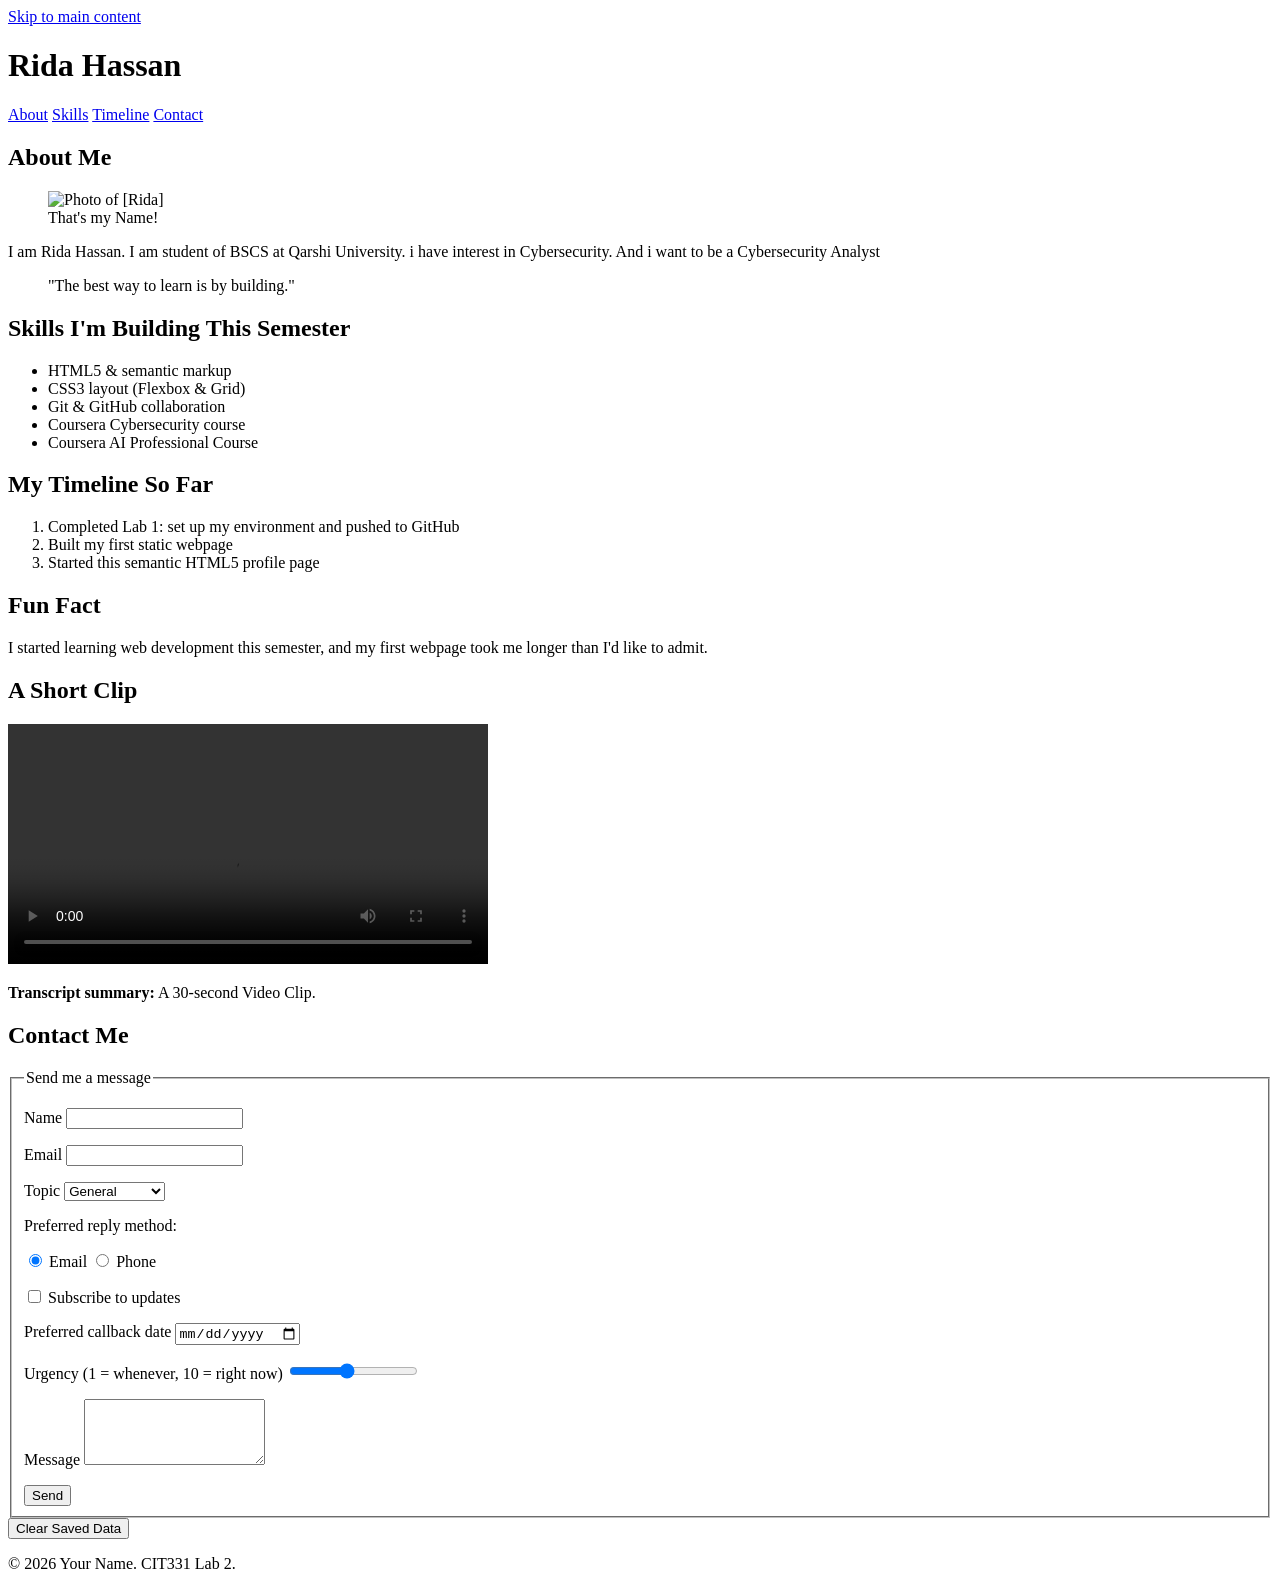
==== index.html @ 861eabfa "Add files via upload" ====
<!DOCTYPE html>
<html lang="en">
<head>
  <meta charset="UTF-8">
  <meta name="viewport" content="width=device-width, initial-scale=1.0">
  <title>Rida Hassan</title>
  <link rel="stylesheet" href="styles.css">
</head>
<body>
  <a href="#main-content" class="skip-link">Skip to main content</a>
  <header>
    <h1>Rida Hassan</h1>
    <nav>
      <a href="#about">About</a>
      <a href="#skills">Skills</a>
      <a href="#timeline">Timeline</a>
      <a href="#contact">Contact</a>
    </nav>
  </header>
  <main id="main-content">
    <article id="about">
      <h2>About Me</h2>
      <figure>
        <img src="images/R.webp" alt="Photo of [Rida]" width="180">
        <figcaption>That's my Name!</figcaption>
      </figure>
        <p>I am Rida Hassan. I am student of BSCS at Qarshi University. i have interest in Cybersecurity. And i want to be a Cybersecurity Analyst </p>
      <blockquote>
        <p>"The best way to learn is by building."</p>
      </blockquote>
    </article>
    <section id="skills">
      <h2>Skills I'm Building This Semester</h2>
      <ul>
        <li>HTML5 &amp; semantic markup</li>
        <li>CSS3 layout (Flexbox &amp; Grid)</li>
        <li>Git &amp; GitHub collaboration</li>
        <li>Coursera Cybersecurity course</li>
        <li>Coursera AI Professional Course</li>
      </ul>
    </section>
    <section id="timeline">
      <h2>My Timeline So Far</h2>
      <ol>
        <li>Completed Lab 1: set up my environment and pushed to GitHub</li>
        <li>Built my first static webpage</li>
        <li>Started this semantic HTML5 profile page</li>
      </ol>
    </section>
    <aside>
      <h2>Fun Fact</h2>
      <p>I started learning web development this semester, and my first webpage took me longer than I'd like to admit.</p>
    </aside>
    <section id="media">
      <h2>A Short Clip</h2>
      <video controls width="480">
  <source src="video/video.webm" type="video/webm">
  <!-- video.mp4 not included: only had a webm recording -->
  Your browser does not support the video tag.
</video>
      <p><strong>Transcript summary:</strong> A 30-second Video Clip.</p>
    </section>
    <section id="contact">
      <h2>Contact Me</h2>
      <form id="contact-form">
        <fieldset>
          <legend>Send me a message</legend>
          <p>
            <label for="name">Name</label>
            <input type="text" id="name" name="name" required>
          </p>
          <p>
            <label for="email">Email</label>
            <input type="email" id="email" name="email" required>
          </p>
          <p>
            <label for="topic">Topic</label>
            <select id="topic" name="topic">
              <option value="general">General</option>
              <option value="feedback">Feedback</option>
              <option value="bug">Report a Bug</option>
            </select>
          </p>

          <!-- 5.4 Radio group -->
          <p>Preferred reply method:</p>
          <p>
            <label><input type="radio" name="reply" value="email" checked> Email</label>
            <label><input type="radio" name="reply" value="phone"> Phone</label>
          </p>

          <!-- 5.5 Checkbox -->
          <p>
            <label><input type="checkbox" id="subscribe" name="subscribe"> Subscribe to updates</label>
          </p>

          <!-- 5.6 Date -->
          <p>
            <label for="callback-date">Preferred callback date</label>
            <input type="date" id="callback-date" name="callback-date">
          </p>

          <!-- 5.7 Range -->
          <p>
            <label for="urgency">Urgency (1 = whenever, 10 = right now)</label>
            <input type="range" id="urgency" name="urgency" min="1" max="10" value="5">
          </p>

          <!-- 5.8 Textarea -->
          <p>
            <label for="message">Message</label>
            <textarea id="message" name="message" rows="4" required minlength="10"></textarea>
          </p>

          <button type="submit">Send</button>
        </fieldset>
      </form>
      <button id="clear-btn" type="button">Clear Saved Data</button>
    </section>
  </main>

  <footer>
    <p>&copy; 2026 Your Name. CIT331 Lab 2.</p>
  </footer>
  <script src="script.js"></script>
</body>
</html>
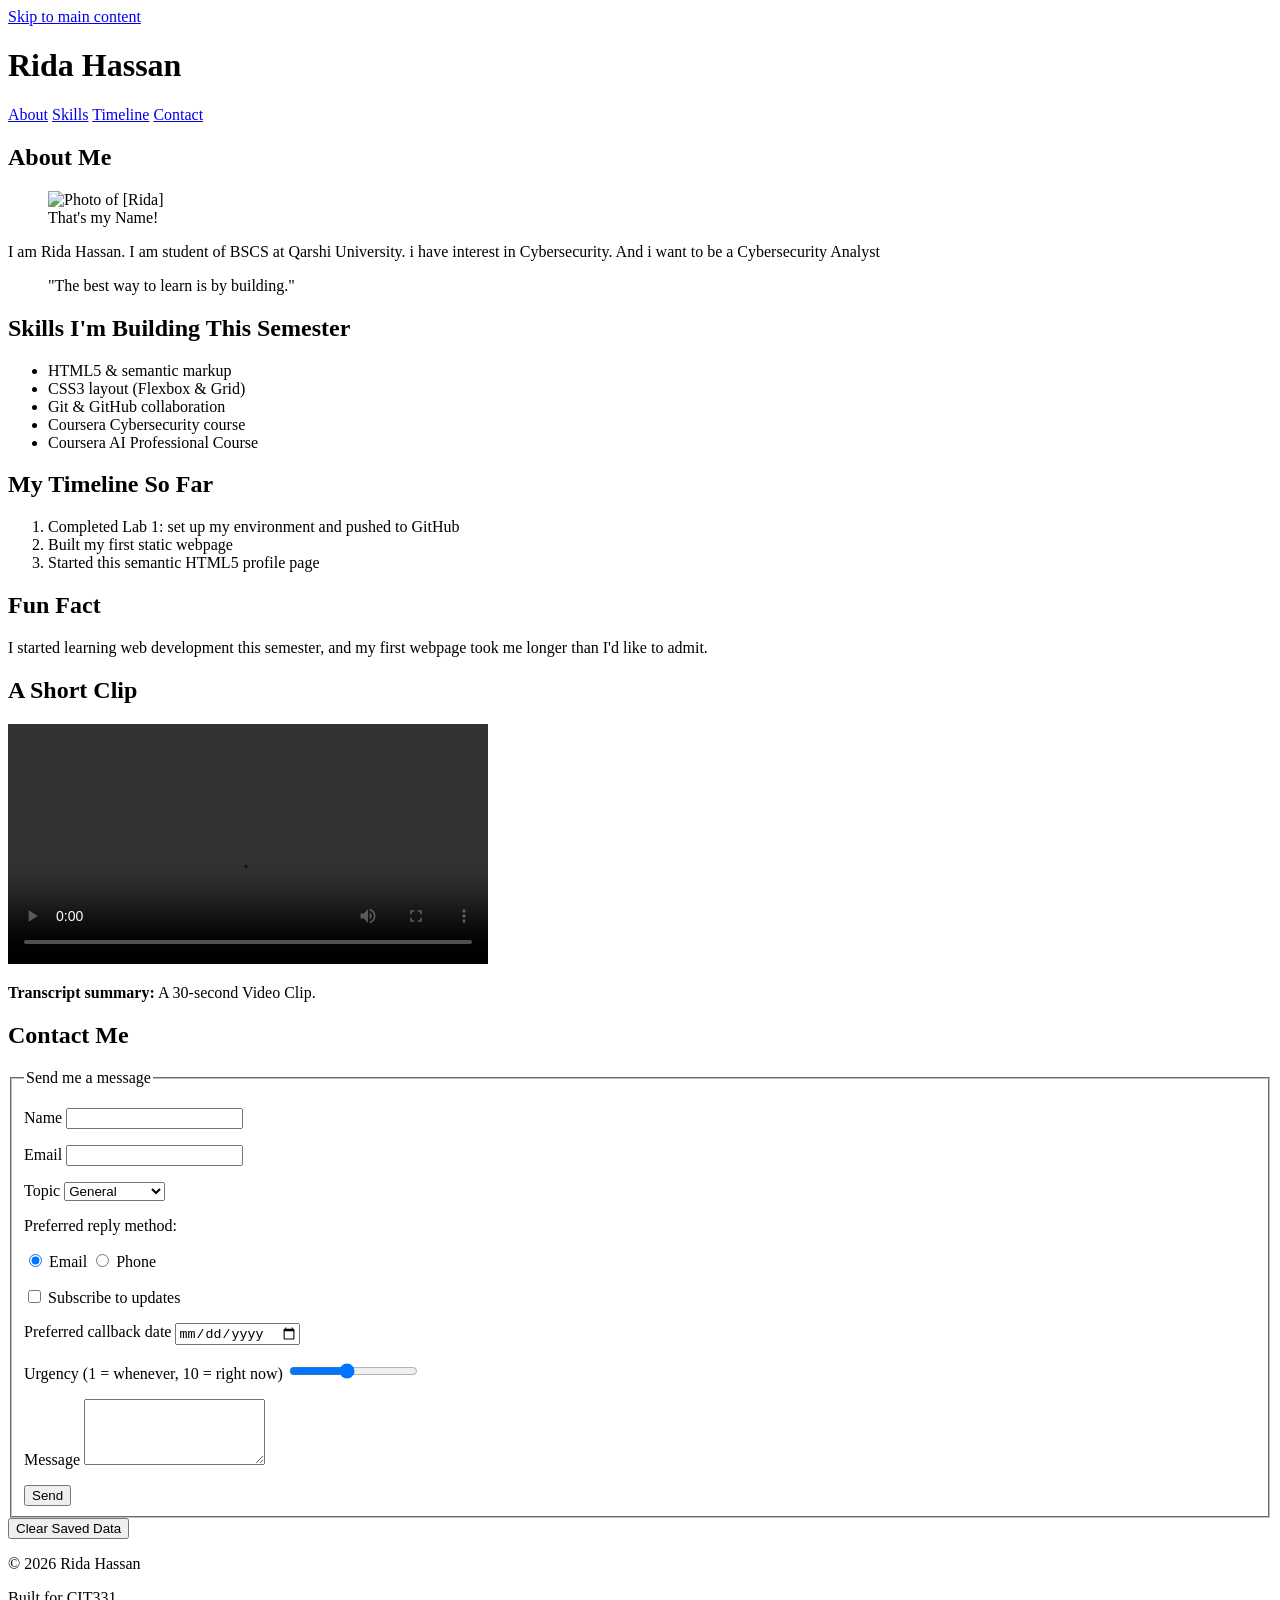
==== commit a0ae33a6: "Add files via upload" ====
--- a/index.html
+++ b/index.html
@@ -1,4 +1,3 @@
-
 <!DOCTYPE html>
 <html lang="en">
 <head>
@@ -7,9 +6,9 @@
   <title>Rida Hassan</title>
   <link rel="stylesheet" href="styles.css">
 </head>
-<body>
+<body id="top">
   <a href="#main-content" class="skip-link">Skip to main content</a>
-  <header>
+  <header class="site-header">
     <h1>Rida Hassan</h1>
     <nav>
       <a href="#about">About</a>
@@ -19,7 +18,7 @@
     </nav>
   </header>
   <main id="main-content">
-    <article id="about">
+    <article id="about" class="card">
       <h2>About Me</h2>
       <figure>
         <img src="images/R.webp" alt="Photo of [Rida]" width="180">
@@ -30,9 +29,9 @@
         <p>"The best way to learn is by building."</p>
       </blockquote>
     </article>
-    <section id="skills">
+    <section id="skills" class="card">
       <h2>Skills I'm Building This Semester</h2>
-      <ul>
+      <ul class="tags">
         <li>HTML5 &amp; semantic markup</li>
         <li>CSS3 layout (Flexbox &amp; Grid)</li>
         <li>Git &amp; GitHub collaboration</li>
@@ -40,7 +39,7 @@
         <li>Coursera AI Professional Course</li>
       </ul>
     </section>
-    <section id="timeline">
+    <section id="timeline" class="card">
       <h2>My Timeline So Far</h2>
       <ol>
         <li>Completed Lab 1: set up my environment and pushed to GitHub</li>
@@ -48,11 +47,11 @@
         <li>Started this semantic HTML5 profile page</li>
       </ol>
     </section>
-    <aside>
+    <aside class="card fun-fact">
       <h2>Fun Fact</h2>
       <p>I started learning web development this semester, and my first webpage took me longer than I'd like to admit.</p>
     </aside>
-    <section id="media">
+    <section id="media" class="card">
       <h2>A Short Clip</h2>
       <video controls width="480">
   <source src="video/video.webm" type="video/webm">
@@ -61,7 +60,7 @@
 </video>
       <p><strong>Transcript summary:</strong> A 30-second Video Clip.</p>
     </section>
-    <section id="contact">
+    <section id="contact" class="card">
       <h2>Contact Me</h2>
       <form id="contact-form">
         <fieldset>
@@ -121,7 +120,8 @@
   </main>
 
   <footer>
-    <p>&copy; 2026 Your Name. CIT331 Lab 2.</p>
+    <p>&copy; 2026 Rida Hassan</p>
+    <p>Built for CIT331</p>
   </footer>
   <script src="script.js"></script>
 </body>
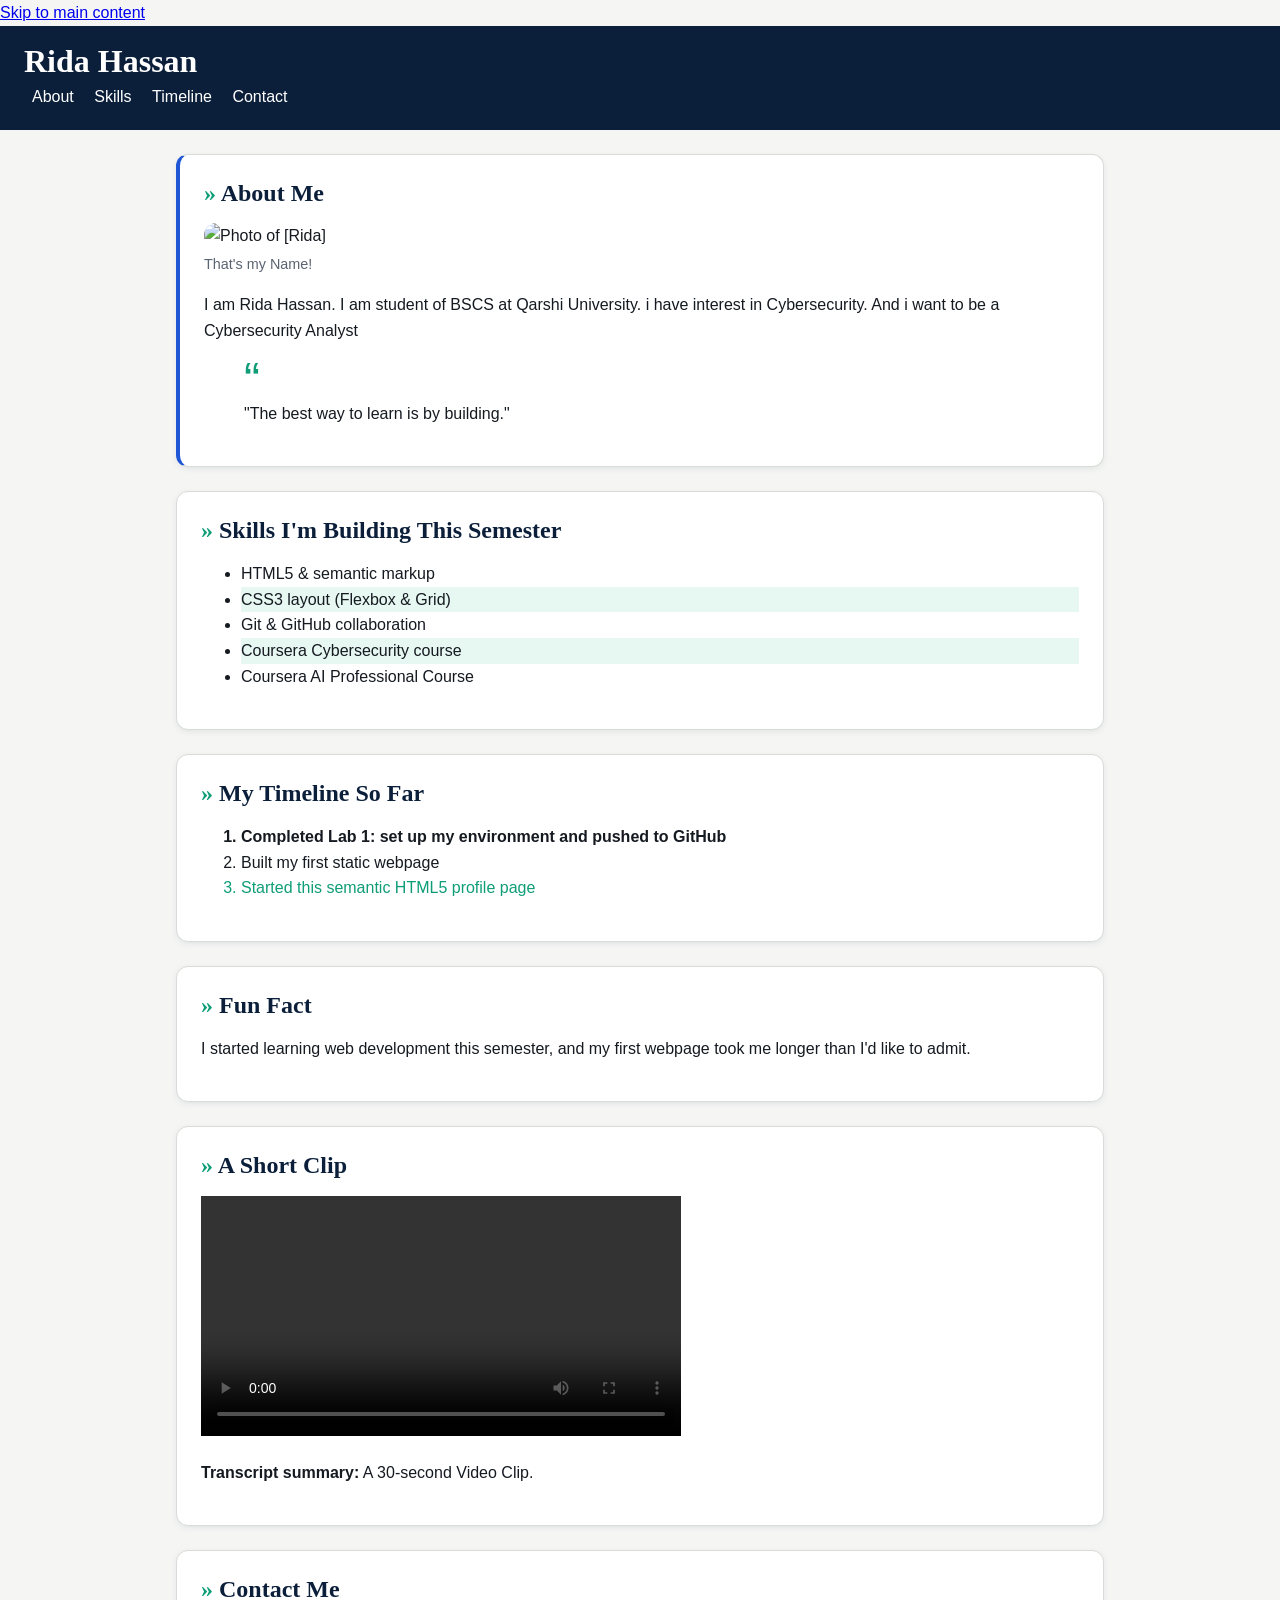
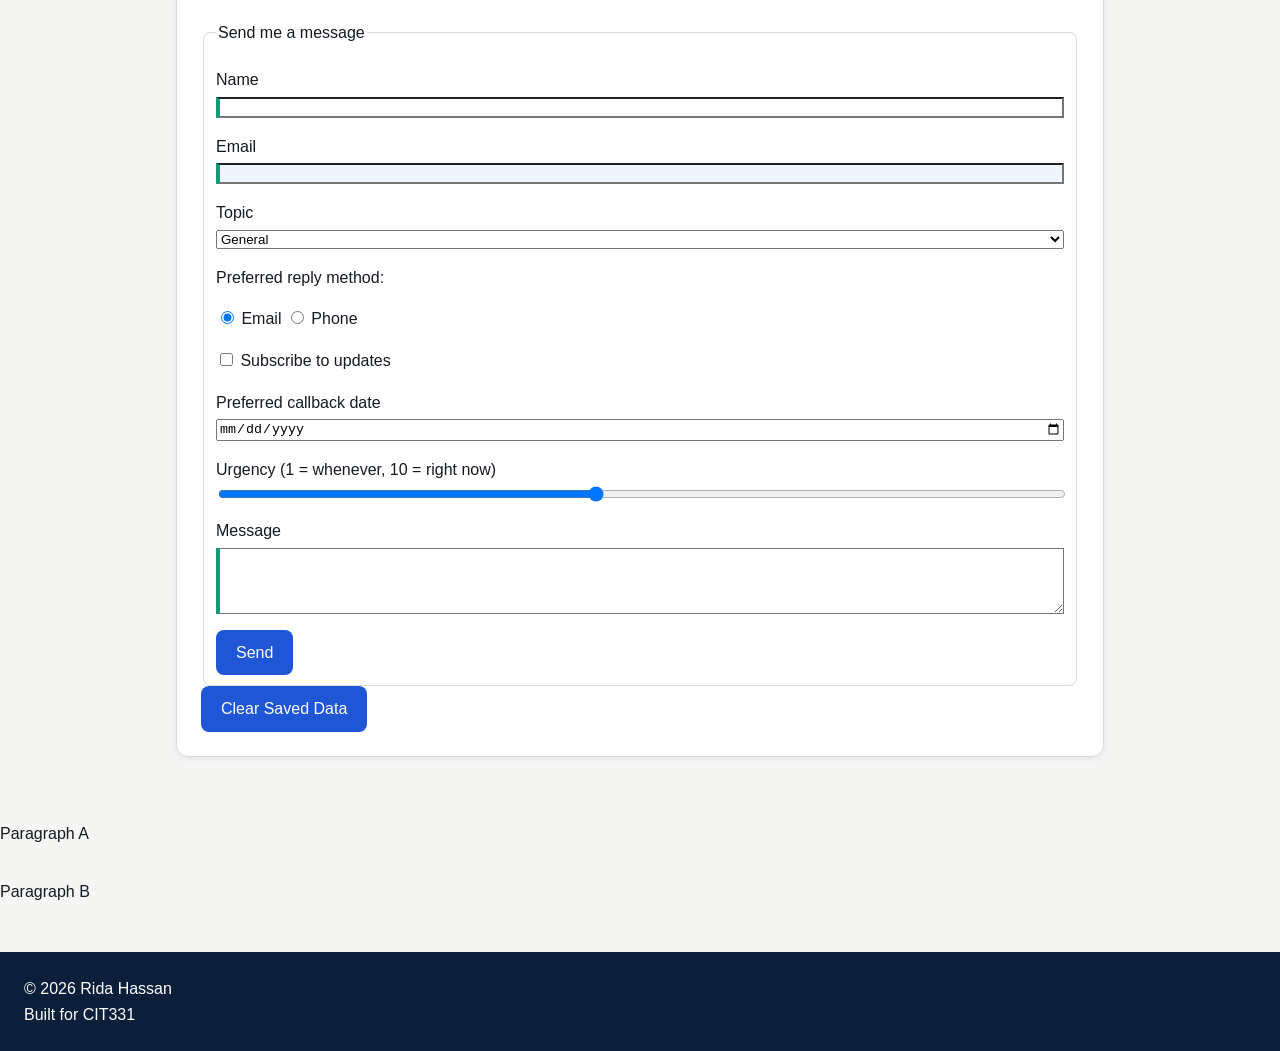
==== commit 91249dcc: "Add files via upload" ====
--- a/index.html
+++ b/index.html
@@ -17,6 +17,7 @@
       <a href="#contact">Contact</a>
     </nav>
   </header>
+  
   <main id="main-content">
     <article id="about" class="card">
       <h2>About Me</h2>
@@ -118,7 +119,10 @@
       <button id="clear-btn" type="button">Clear Saved Data</button>
     </section>
   </main>
-
+<div class="demo-wrap">
+  <p class="demo-a">Paragraph A</p>
+  <p class="demo-b">Paragraph B</p>
+</div>
   <footer>
     <p>&copy; 2026 Rida Hassan</p>
     <p>Built for CIT331</p>
--- a/styles.css
+++ b/styles.css
@@ -0,0 +1,202 @@
+/* ---------- 1. Reset ---------- */
+*, *::before, *::after {
+  box-sizing: border-box;
+}
+body {
+  margin: 0;
+}
+
+/* ---------- 2. Design tokens (CSS variables) ---------- */
+:root {
+  --brand: #1e56d6;
+  --brand-dark: #0b1f3a;
+  --accent: #0f9d78;
+  --bg: #f5f6f4;
+  --surface: #ffffff;
+  --text: #151a21;
+  --muted: #5b6472;
+  --border: #d8dcd6;
+  --space: 16px;
+  --radius: 12px;
+}
+
+/* ---------- 3. Base typography ---------- */
+body {
+  font-family: "Segoe UI", Arial, sans-serif;
+  font-size: 1rem;
+  line-height: 1.6;
+  color: var(--text);
+  background: var(--bg);
+}
+
+/* ================= TASK 2 ================= */
+
+/* ---------- Step 2.1 Headings ---------- */
+h1, h2, h3 {
+  font-family: Georgia, "Times New Roman", serif;
+  color: var(--brand-dark);
+  line-height: 1.2;
+}
+h2 {
+  font-size: 1.5rem;
+  margin: 0 0 var(--space);
+}
+
+/* ---------- Step 2.2 Header ---------- */
+.site-header {
+  background: var(--brand-dark);
+  color: #fff;
+  padding: var(--space) 24px;
+}
+.site-header h1 {
+  color: #fff;
+  margin: 0;
+}
+nav a {
+  color: #fff;
+  text-decoration: none;
+  padding: 4px 8px;
+  display: inline-block;   /* Step 3.7 */
+  border-radius: 6px;
+}
+
+/* ---------- Step 2.3 Cards ---------- */
+.card {
+  background: var(--surface);
+  border: 1px solid var(--border);
+  border-radius: var(--radius);
+  padding: 24px;
+  margin-bottom: 24px;
+  box-shadow: 0 2px 6px rgba(11, 31, 58, 0.08);
+}
+
+/* ---------- Step 2.4 ID selector ---------- */
+#about {
+  border-left: 4px solid var(--brand);
+}
+
+/* ---------- Step 2.5 Combinators ---------- */
+form > fieldset {
+  border: 1px solid var(--border);
+  border-radius: 8px;
+}
+h2 + p {
+  margin-top: 0;
+}
+label + input,
+label + select,
+label + textarea {
+  display: block;
+  width: 100%;
+  margin-top: 4px;
+}
+
+/* ---------- Step 2.6 Attribute selectors ---------- */
+input[required],
+textarea[required] {
+  border-left: 4px solid var(--accent);
+}
+input[type="email"] {
+  background: #f0f6ff;
+}
+
+/* ---------- Step 2.7 Pseudo-classes ---------- */
+a, button {
+  transition: background 0.2s, color 0.2s;
+}
+a:hover {
+  text-decoration: underline;
+}
+nav a:hover {
+  background: rgba(255, 255, 255, 0.15);
+  border-radius: 6px;
+}
+input:focus,
+select:focus,
+textarea:focus {
+  outline: 3px solid var(--brand);
+  outline-offset: 2px;
+}
+.tags li:nth-child(even) {
+  background: #e7f7f1;
+}
+#timeline li:first-child {
+  font-weight: 700;
+}
+#timeline li:last-child {
+  color: var(--accent);
+}
+
+/* ---------- Step 2.8 Pseudo-elements ---------- */
+h2::before {
+  content: "\00BB\00A0";
+  color: var(--accent);
+}
+blockquote::before {
+  content: "\201C";
+  font-size: 3rem;
+  line-height: 0;
+  vertical-align: -0.4em;
+  margin-right: 4px;
+  color: var(--accent);
+}
+a[href^="http"]::after {
+  content: " (external)";
+  font-size: 0.8em;
+  color: var(--muted);
+}
+::selection {
+  background: var(--brand);
+  color: #fff;
+}
+
+/* ================= TASK 3 ================= */
+
+/* ---------- Step 3.1 Center the page ---------- */
+main {
+  max-width: 960px;
+  margin: 0 auto;
+  padding: 24px var(--space);
+}
+
+/* ---------- Step 3.5 Footer and buttons ---------- */
+footer {
+  background: var(--brand-dark);
+  color: #fff;
+  padding: 24px;
+  margin-top: 32px;
+}
+footer p {
+  margin: 0;
+}
+button {
+  padding: 10px 20px;
+  border: 0;
+  border-radius: 8px;
+  background: var(--brand);
+  color: #fff;
+  font: inherit;
+  cursor: pointer;
+}
+button:hover {
+  filter: brightness(1.15);
+}
+
+/* ---------- Step 3.7 Media and display ---------- */
+img,
+video {
+  max-width: 100%;
+  height: auto;
+}
+figure {
+  margin: 0;
+}
+figcaption {
+  font-size: 0.9rem;
+  color: var(--muted);
+  margin-top: 4px;
+}
+.card img {
+  border-radius: var(--radius);
+}
+.demo-wrap { display: flex; flex-direction: column; }
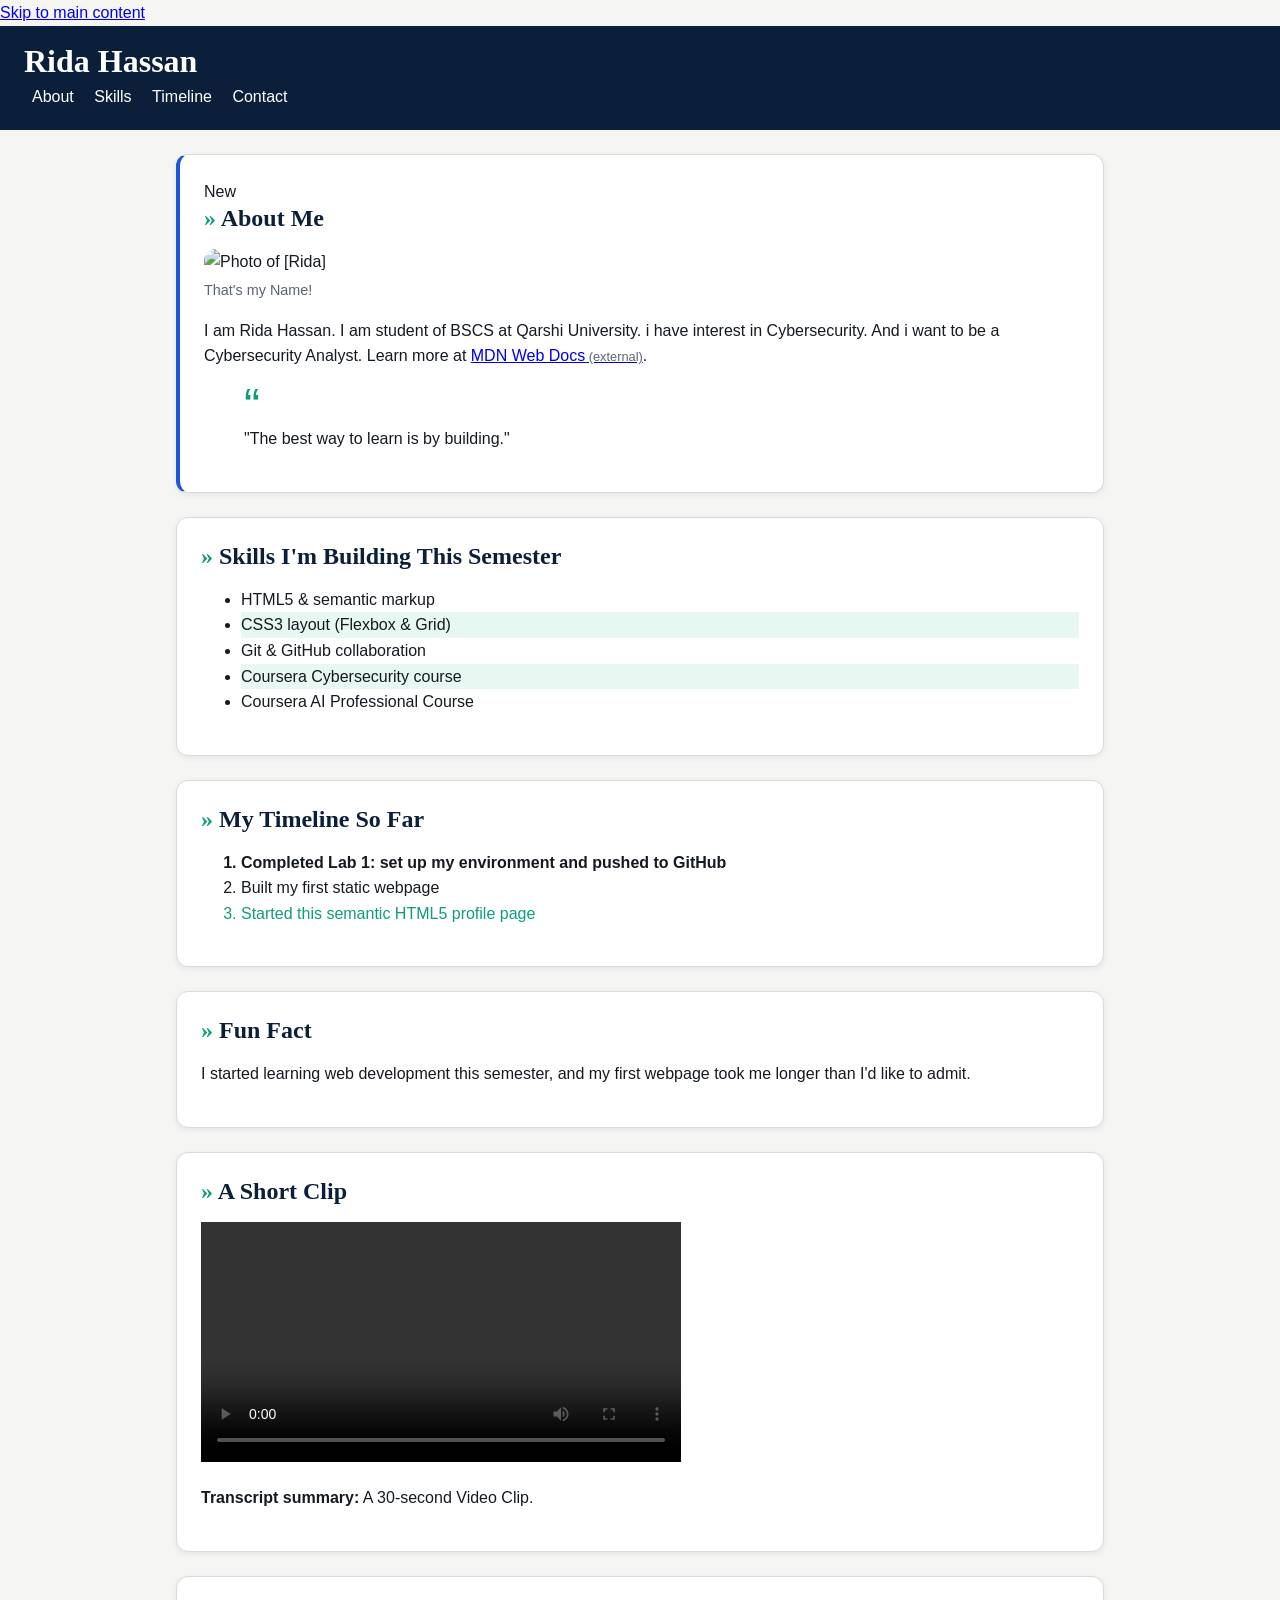
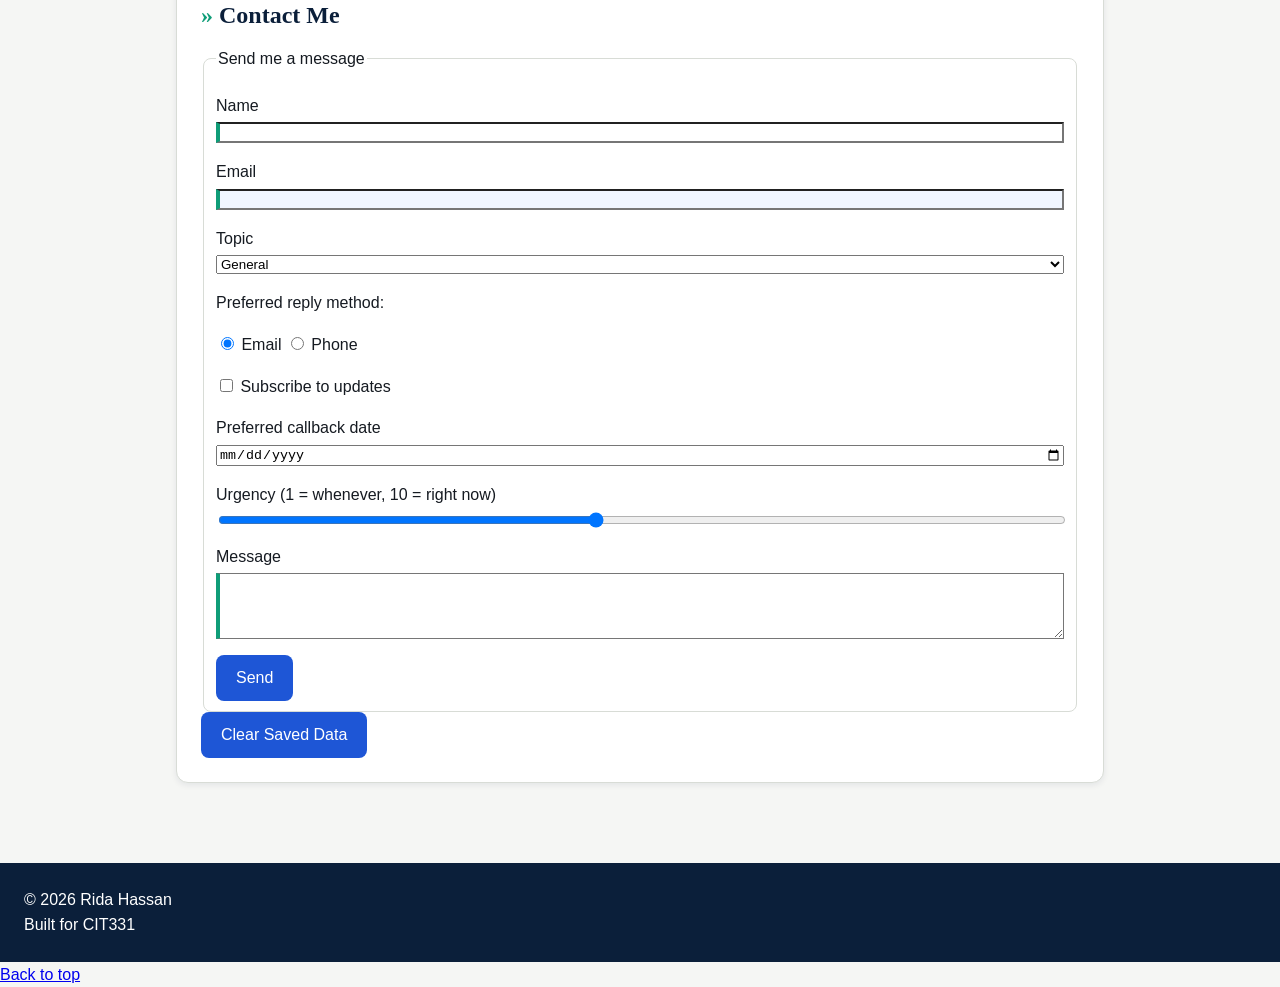
==== commit e59a8dfb: "Add files via upload" ====
--- a/index.html
+++ b/index.html
@@ -17,15 +17,16 @@
       <a href="#contact">Contact</a>
     </nav>
   </header>
-  
+
   <main id="main-content">
     <article id="about" class="card">
+      <span class="badge">New</span>
       <h2>About Me</h2>
       <figure>
         <img src="images/R.webp" alt="Photo of [Rida]" width="180">
         <figcaption>That's my Name!</figcaption>
       </figure>
-        <p>I am Rida Hassan. I am student of BSCS at Qarshi University. i have interest in Cybersecurity. And i want to be a Cybersecurity Analyst </p>
+        <p>I am Rida Hassan. I am student of BSCS at Qarshi University. i have interest in Cybersecurity. And i want to be a Cybersecurity Analyst. Learn more at <a href="https://developer.mozilla.org">MDN Web Docs</a>.</p>
       <blockquote>
         <p>"The best way to learn is by building."</p>
       </blockquote>
@@ -119,14 +120,12 @@
       <button id="clear-btn" type="button">Clear Saved Data</button>
     </section>
   </main>
-<div class="demo-wrap">
-  <p class="demo-a">Paragraph A</p>
-  <p class="demo-b">Paragraph B</p>
-</div>
+
   <footer>
     <p>&copy; 2026 Rida Hassan</p>
     <p>Built for CIT331</p>
   </footer>
+  <a href="#top" class="back-to-top">Back to top</a>
   <script src="script.js"></script>
 </body>
 </html>
--- a/styles.css
+++ b/styles.css
@@ -199,4 +199,8 @@
 .card img {
   border-radius: var(--radius);
 }
+
+/* ---------- TEMPORARY: Step 3.6 margin collapsing (delete after) ---------- */
+.demo-a { margin-bottom: 40px; }
+.demo-b { margin-top: 20px; }
 .demo-wrap { display: flex; flex-direction: column; }
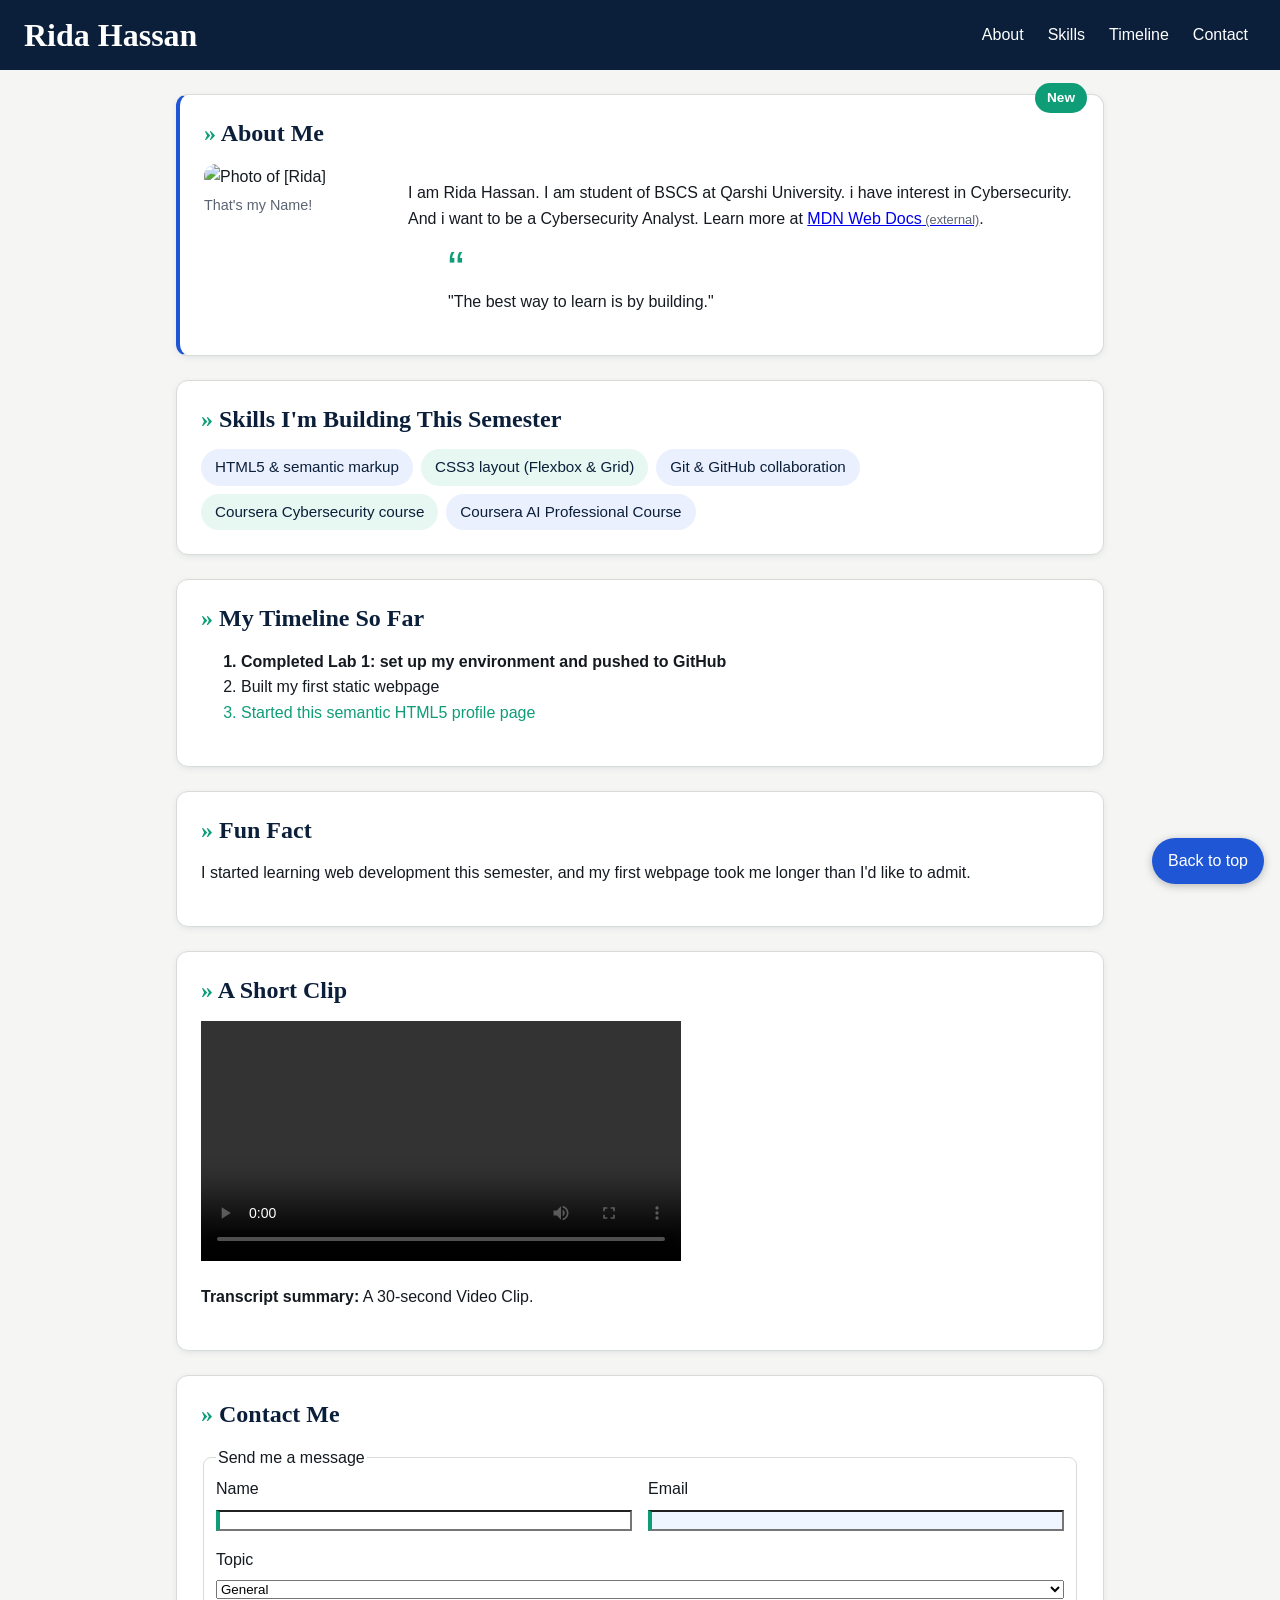
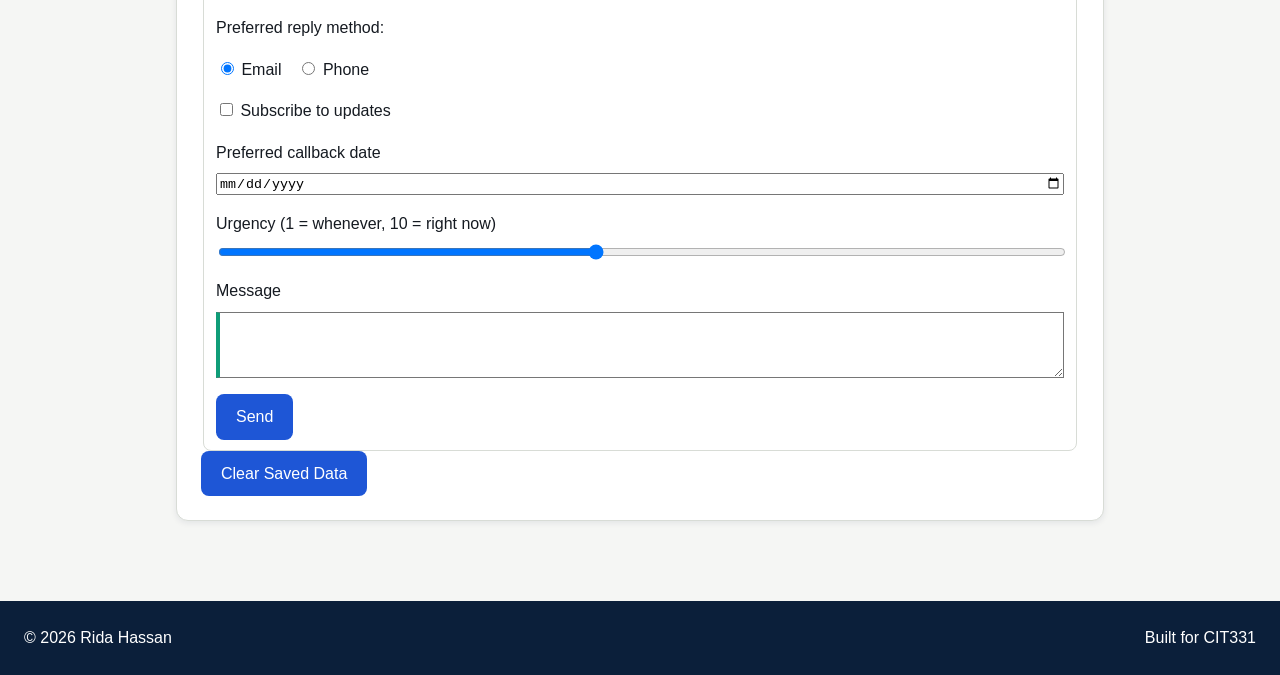
==== commit cb2cfb15: "Add files via upload" ====
--- a/index.html
+++ b/index.html
@@ -22,14 +22,18 @@
     <article id="about" class="card">
       <span class="badge">New</span>
       <h2>About Me</h2>
-      <figure>
+      <div class="about-body">
+        <figure>
         <img src="images/R.webp" alt="Photo of [Rida]" width="180">
         <figcaption>That's my Name!</figcaption>
       </figure>
-        <p>I am Rida Hassan. I am student of BSCS at Qarshi University. i have interest in Cybersecurity. And i want to be a Cybersecurity Analyst. Learn more at <a href="https://developer.mozilla.org">MDN Web Docs</a>.</p>
-      <blockquote>
+        <div>
+          <p>I am Rida Hassan. I am student of BSCS at Qarshi University. i have interest in Cybersecurity. And i want to be a Cybersecurity Analyst. Learn more at <a href="https://developer.mozilla.org">MDN Web Docs</a>.</p>
+          <blockquote>
         <p>"The best way to learn is by building."</p>
       </blockquote>
+        </div>
+      </div>
     </article>
     <section id="skills" class="card">
       <h2>Skills I'm Building This Semester</h2>
@@ -67,52 +71,56 @@
       <form id="contact-form">
         <fieldset>
           <legend>Send me a message</legend>
-          <p>
-            <label for="name">Name</label>
-            <input type="text" id="name" name="name" required>
-          </p>
-          <p>
-            <label for="email">Email</label>
-            <input type="email" id="email" name="email" required>
-          </p>
-          <p>
+
+          <div class="row">
+            <div class="field">
+              <label for="name">Name</label>
+              <input type="text" id="name" name="name" required>
+            </div>
+            <div class="field">
+              <label for="email">Email</label>
+              <input type="email" id="email" name="email" required>
+            </div>
+          </div>
+
+          <div class="field">
             <label for="topic">Topic</label>
             <select id="topic" name="topic">
               <option value="general">General</option>
               <option value="feedback">Feedback</option>
               <option value="bug">Report a Bug</option>
             </select>
-          </p>
+          </div>
 
           <!-- 5.4 Radio group -->
           <p>Preferred reply method:</p>
-          <p>
+          <div class="radio-group">
             <label><input type="radio" name="reply" value="email" checked> Email</label>
             <label><input type="radio" name="reply" value="phone"> Phone</label>
-          </p>
+          </div>
 
           <!-- 5.5 Checkbox -->
-          <p>
+          <div class="field">
             <label><input type="checkbox" id="subscribe" name="subscribe"> Subscribe to updates</label>
-          </p>
+          </div>
 
           <!-- 5.6 Date -->
-          <p>
+          <div class="field">
             <label for="callback-date">Preferred callback date</label>
             <input type="date" id="callback-date" name="callback-date">
-          </p>
+          </div>
 
           <!-- 5.7 Range -->
-          <p>
+          <div class="field">
             <label for="urgency">Urgency (1 = whenever, 10 = right now)</label>
             <input type="range" id="urgency" name="urgency" min="1" max="10" value="5">
-          </p>
+          </div>
 
           <!-- 5.8 Textarea -->
-          <p>
+          <div class="field">
             <label for="message">Message</label>
             <textarea id="message" name="message" rows="4" required minlength="10"></textarea>
-          </p>
+          </div>
 
           <button type="submit">Send</button>
         </fieldset>
--- a/styles.css
+++ b/styles.css
@@ -27,6 +27,9 @@
   line-height: 1.6;
   color: var(--text);
   background: var(--bg);
+  display: flex;           /* Step 5.5 sticky footer */
+  flex-direction: column;
+  min-height: 100vh;
 }
 
 /* ================= TASK 2 ================= */
@@ -47,6 +50,14 @@
   background: var(--brand-dark);
   color: #fff;
   padding: var(--space) 24px;
+  position: sticky;        /* Step 4.1 */
+  top: 0;
+  z-index: 100;            /* Step 4.3 */
+  display: flex;           /* Step 5.1 */
+  justify-content: space-between;
+  align-items: center;
+  flex-wrap: wrap;
+  gap: 12px;
 }
 .site-header h1 {
   color: #fff;
@@ -68,6 +79,7 @@
   padding: 24px;
   margin-bottom: 24px;
   box-shadow: 0 2px 6px rgba(11, 31, 58, 0.08);
+  position: relative;      /* Step 4.2 */
 }
 
 /* ---------- Step 2.4 ID selector ---------- */
@@ -116,9 +128,6 @@
 textarea:focus {
   outline: 3px solid var(--brand);
   outline-offset: 2px;
-}
-.tags li:nth-child(even) {
-  background: #e7f7f1;
 }
 #timeline li:first-child {
   font-weight: 700;
@@ -157,6 +166,8 @@
   max-width: 960px;
   margin: 0 auto;
   padding: 24px var(--space);
+  flex: 1;                 /* Step 5.5 */
+  width: 100%;
 }
 
 /* ---------- Step 3.5 Footer and buttons ---------- */
@@ -165,6 +176,11 @@
   color: #fff;
   padding: 24px;
   margin-top: 32px;
+  display: flex;           /* Step 5.5 */
+  justify-content: space-between;
+  align-items: center;
+  flex-wrap: wrap;
+  gap: 8px;
 }
 footer p {
   margin: 0;
@@ -200,7 +216,108 @@
   border-radius: var(--radius);
 }
 
-/* ---------- TEMPORARY: Step 3.6 margin collapsing (delete after) ---------- */
-.demo-a { margin-bottom: 40px; }
-.demo-b { margin-top: 20px; }
-.demo-wrap { display: flex; flex-direction: column; }+/* ================= TASK 4 ================= */
+
+/* ---------- Step 4.2 Badge ---------- */
+.badge {
+  position: absolute;
+  top: -12px;
+  right: 16px;
+  background: var(--accent);
+  color: #fff;
+  padding: 4px 12px;
+  border-radius: 999px;
+  font-size: 0.85rem;
+  font-weight: 700;
+}
+
+/* ---------- Step 4.4 Skip link ---------- */
+.skip-link {
+  position: absolute;
+  top: -100px;
+  left: 8px;
+  z-index: 200;
+  background: #fff;
+  color: var(--brand-dark);
+  padding: 8px 16px;
+  border-radius: 6px;
+}
+.skip-link:focus {
+  top: 8px;
+}
+
+/* ---------- Step 4.5 Back to top ---------- */
+.back-to-top {
+  position: fixed;
+  right: 16px;
+  bottom: 16px;
+  background: var(--brand);
+  color: #fff;
+  padding: 10px 16px;
+  border-radius: 999px;
+  text-decoration: none;
+  box-shadow: 0 2px 8px rgba(0, 0, 0, 0.25);
+}
+
+/* ================= TASK 5 ================= */
+
+/* ---------- Step 5.1 Navigation ---------- */
+nav {
+  display: flex;
+  gap: 8px;
+}
+
+/* ---------- Step 5.2 Tag chips ---------- */
+.tags {
+  display: flex;
+  flex-wrap: wrap;
+  gap: 8px;
+  list-style: none;
+  padding: 0;
+  margin: 0;
+}
+.tags li {
+  background: #eaf0fe;
+  color: var(--brand-dark);
+  padding: 6px 14px;
+  border-radius: 999px;
+  font-size: 0.95rem;
+}
+.tags li:nth-child(even) {
+  background: #e7f7f1;
+}
+
+/* ---------- Step 5.3 About layout ---------- */
+.about-body {
+  display: flex;
+  gap: 24px;
+  align-items: flex-start;
+  flex-wrap: wrap;
+}
+.about-body figure {
+  flex: 0 0 180px;
+}
+.about-body > div {
+  flex: 1 1 280px;
+}
+
+/* ---------- Step 5.4 Form layout ---------- */
+.field {
+  display: flex;
+  flex-direction: column;
+  gap: 4px;
+  margin-bottom: 16px;
+}
+.row {
+  display: flex;
+  gap: 16px;
+  flex-wrap: wrap;
+}
+.row .field {
+  flex: 1 1 220px;
+}
+.radio-group {
+  display: flex;
+  gap: 16px;
+  margin-bottom: 16px;
+}
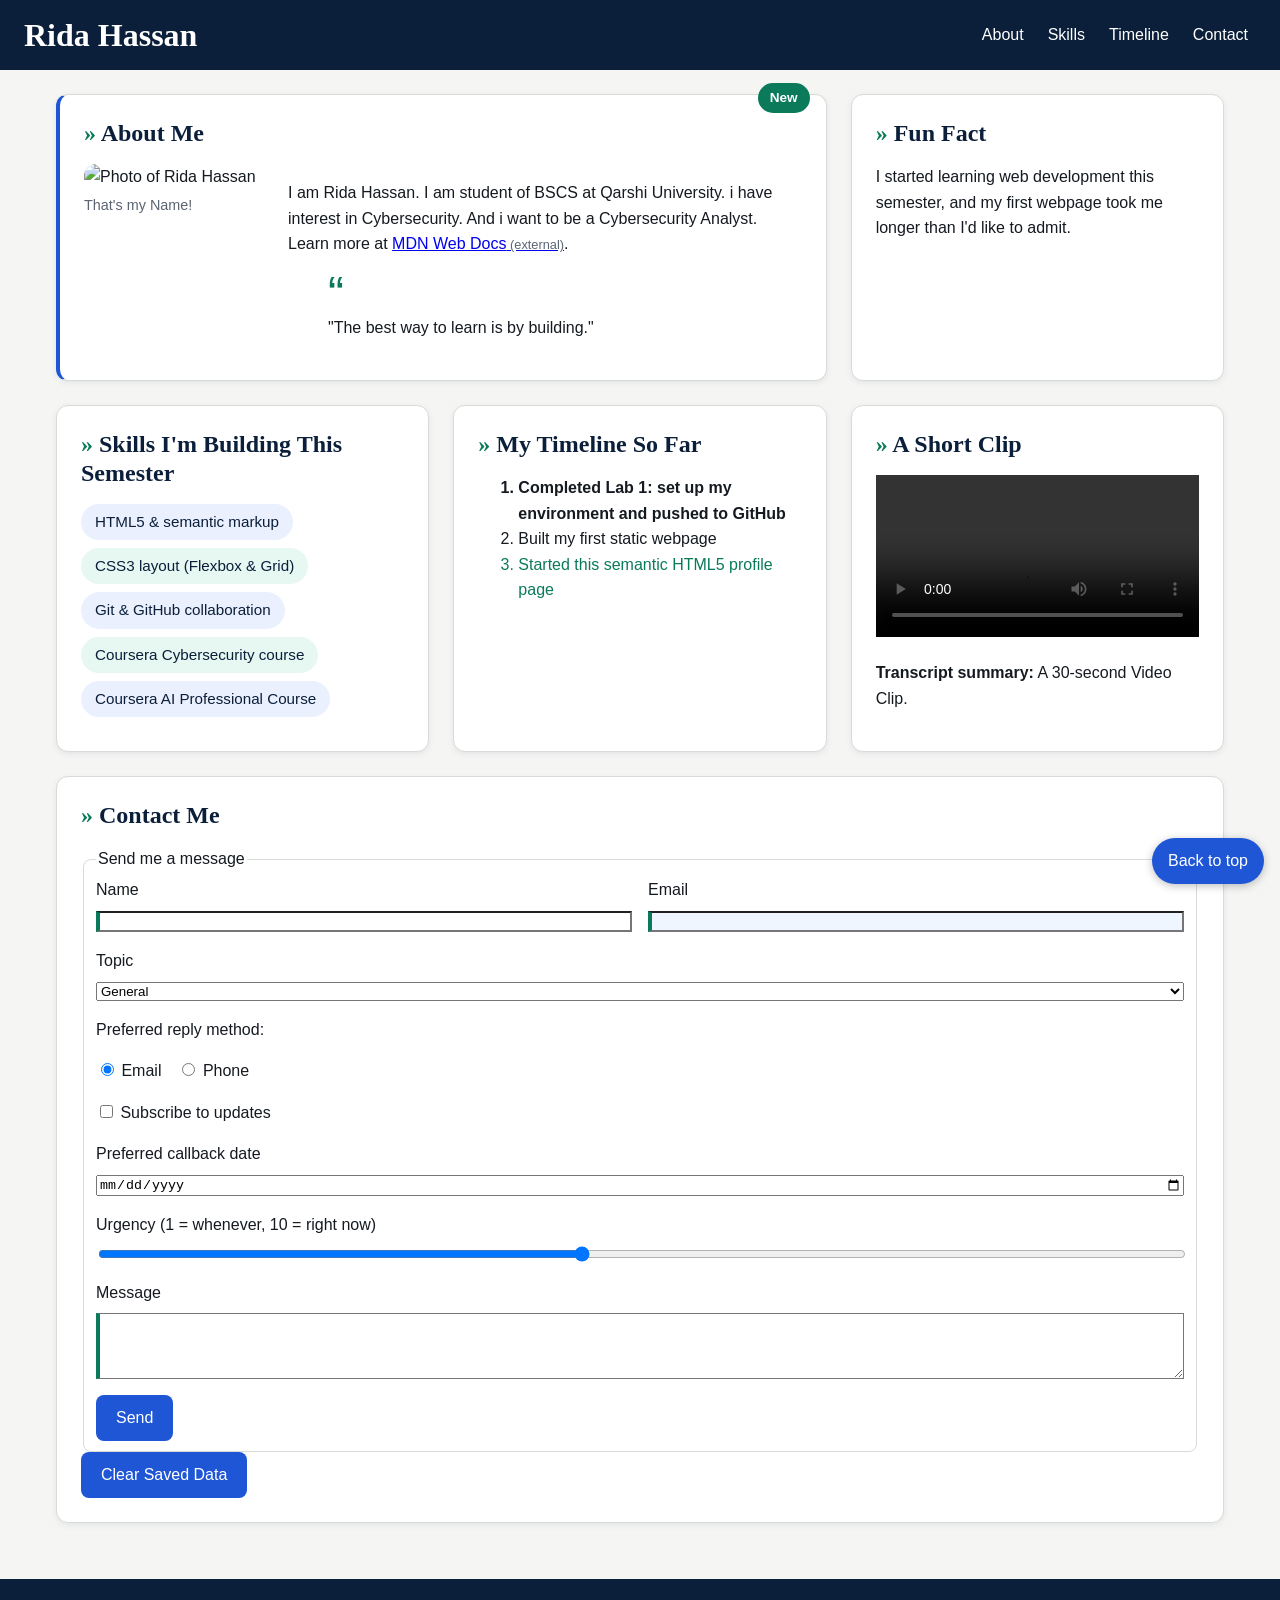
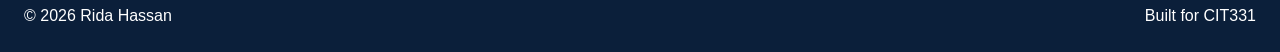
==== commit 2223da60: "Add files via upload" ====
--- a/index.html
+++ b/index.html
@@ -24,7 +24,7 @@
       <h2>About Me</h2>
       <div class="about-body">
         <figure>
-        <img src="images/R.webp" alt="Photo of [Rida]" width="180">
+        <img src="images/R.webp" alt="Photo of Rida Hassan" width="180">
         <figcaption>That's my Name!</figcaption>
       </figure>
         <div>
--- a/styles.css
+++ b/styles.css
@@ -10,7 +10,7 @@
 :root {
   --brand: #1e56d6;
   --brand-dark: #0b1f3a;
-  --accent: #0f9d78;
+  --accent: #0b7a5b;   /* darkened in Task 7 for 4.5:1 contrast */
   --bg: #f5f6f4;
   --surface: #ffffff;
   --text: #151a21;
@@ -77,7 +77,6 @@
   border: 1px solid var(--border);
   border-radius: var(--radius);
   padding: 24px;
-  margin-bottom: 24px;
   box-shadow: 0 2px 6px rgba(11, 31, 58, 0.08);
   position: relative;      /* Step 4.2 */
 }
@@ -168,6 +167,9 @@
   padding: 24px var(--space);
   flex: 1;                 /* Step 5.5 */
   width: 100%;
+  display: grid;           /* Step 6.1 mobile-first: one column */
+  grid-template-columns: 1fr;
+  gap: 24px;
 }
 
 /* ---------- Step 3.5 Footer and buttons ---------- */
@@ -320,4 +322,57 @@
   display: flex;
   gap: 16px;
   margin-bottom: 16px;
+}
+
+/* ================= TASK 6 ================= */
+
+/* ---------- Step 6.3 Tablet: two columns ---------- */
+@media (min-width: 768px) {
+  main {
+    grid-template-columns: repeat(2, 1fr);
+    grid-template-areas:
+      "about about"
+      "skills timeline"
+      "media aside"
+      "contact contact";
+  }
+  #about    { grid-area: about; }
+  #skills   { grid-area: skills; }
+  #timeline { grid-area: timeline; }
+  #media    { grid-area: media; }
+  .fun-fact { grid-area: aside; }
+  #contact  { grid-area: contact; }
+}
+
+/* ---------- Step 6.4 Desktop: three columns ---------- */
+@media (min-width: 1100px) {
+  main {
+    max-width: 1200px;
+    grid-template-columns: repeat(3, 1fr);
+    grid-template-areas:
+      "about about aside"
+      "skills timeline media"
+      "contact contact contact";
+  }
+}
+
+
+/* ================= TASK 7 ================= */
+
+/* ---------- Step 7.3 Visible keyboard focus ---------- */
+a:focus-visible,
+button:focus-visible {
+  outline: 3px solid var(--brand);
+  outline-offset: 3px;
+}
+.site-header a:focus-visible {
+  outline-color: #fff;
+}
+
+/* ---------- Step 7.4 Respect reduced motion ---------- */
+@media (prefers-reduced-motion: reduce) {
+  a,
+  button {
+    transition: none;
+  }
 }
